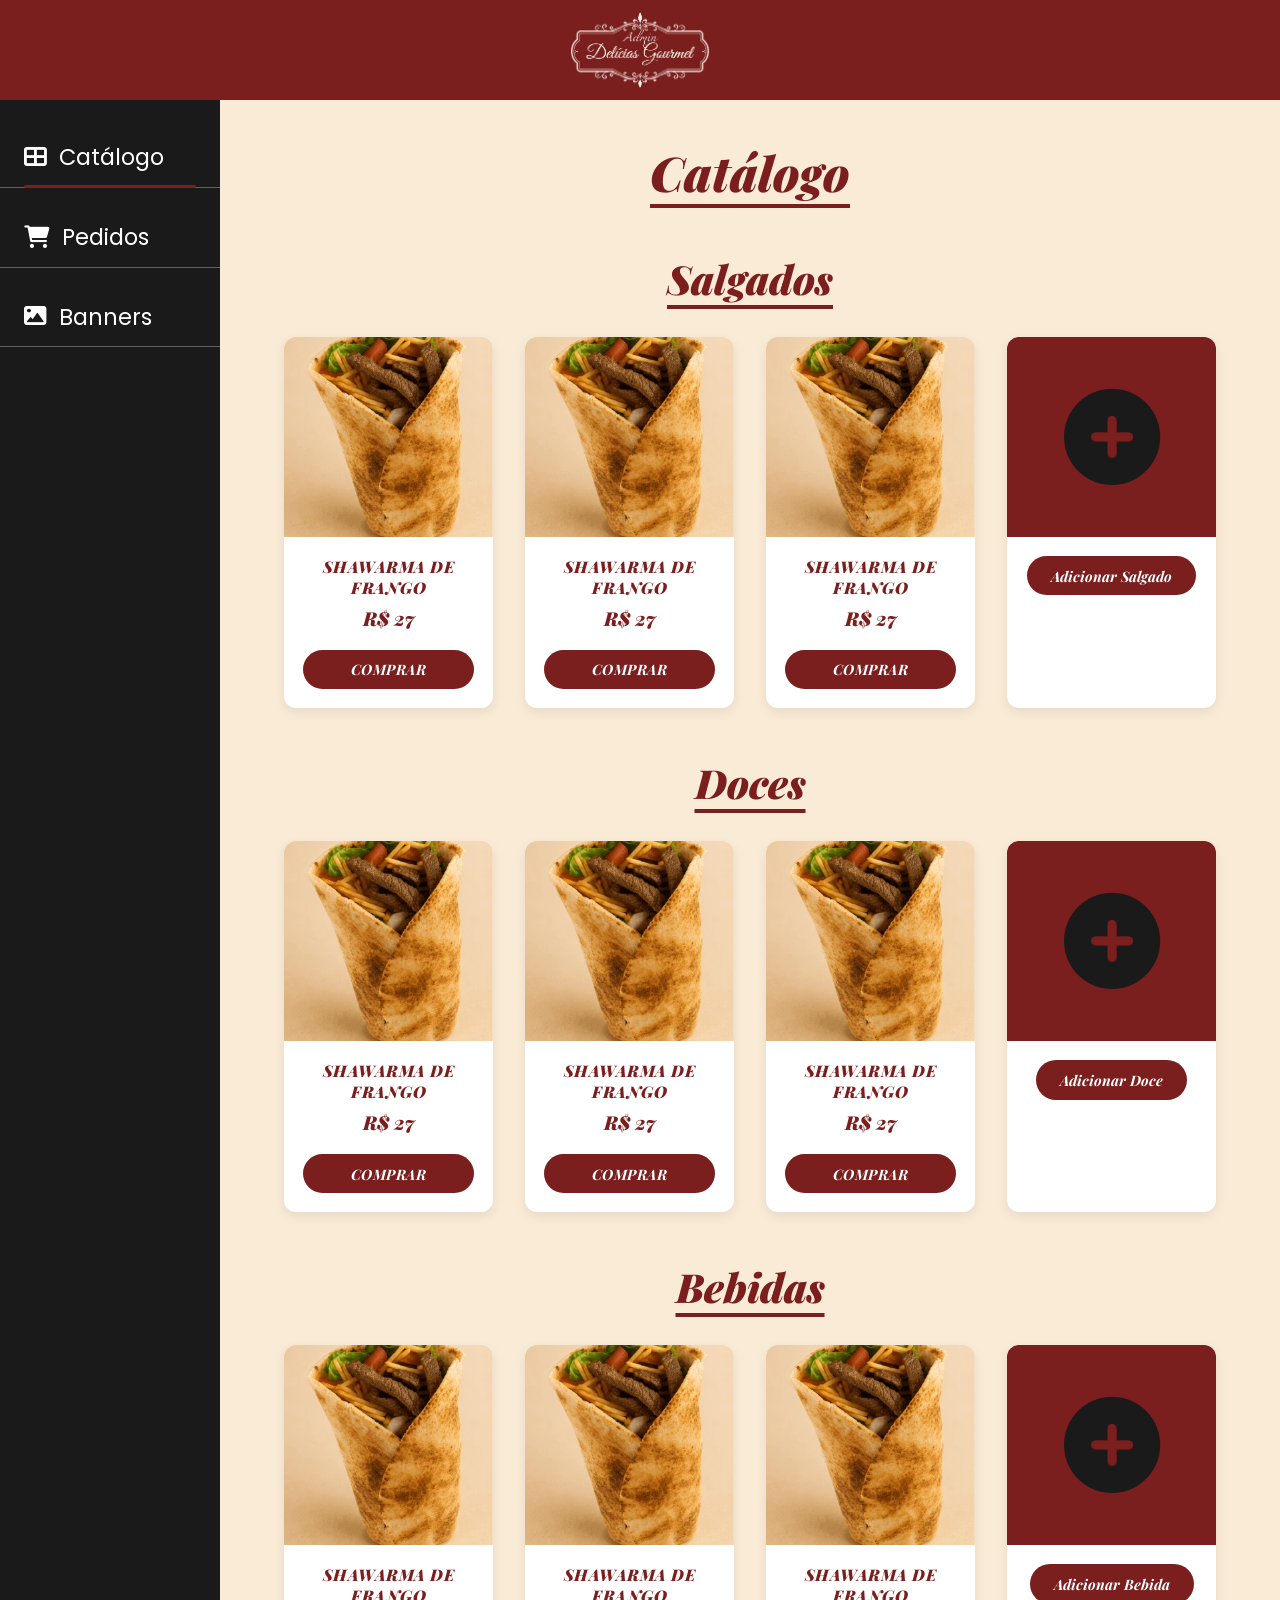
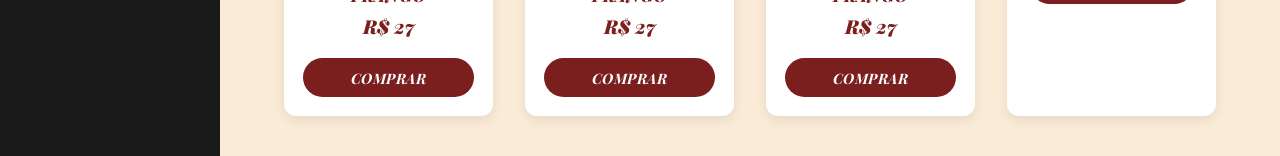
==== catalogo.html @ 2aa2604d "Add files via upload" ====
<!DOCTYPE html>
<html lang="pt-br">
<head>
    <meta charset="UTF-8">
    <meta name="viewport" content="width=device-width, initial-scale=1.0">
    <title>Catálogo | Delicias Gourmet Admin</title>
    <link rel="stylesheet" href="https://cdnjs.cloudflare.com/ajax/libs/font-awesome/6.0.0-beta3/css/all.min.css">
    <link href="https://fonts.googleapis.com/css2?family=Playfair+Display:ital,wght@0,400;0,900;1,400;1,900&family=Poppins:wght@300;400;600;700&display=swap" rel="stylesheet">
    <link rel="stylesheet" href="css/style.css">
    <link rel="stylesheet" href="css/catalogo.css">
</head>
<body>

    <!-- Header -->
    <header class="header-admin">
        <img src="img/logoadm.webp" alt="Delicias Gourmet">
    </header>

    <div class="layout-admin">
        <!-- Sidebar -->
        <aside class="sidebar">
            <a href="catalogo.html" class="ativo">
                <i class="fas fa-th-large"></i> Catálogo
            </a>
            <a href="pedidos.html">
                <i class="fas fa-shopping-cart"></i> Pedidos
            </a>
            <a href="banners.html">
                <i class="fas fa-image"></i> Banners
            </a>
        </aside>

        <!-- Conteúdo -->
        <main class="conteudo-admin">
            <h1 class="titulo-pagina">Catálogo</h1>

            <!-- SALGADOS -->
            <h2 class="categoria-titulo">Salgados</h2>
            <div class="grid-catalogo" id="gridSalgados"></div>

            <!-- DOCES -->
            <h2 class="categoria-titulo">Doces</h2>
            <div class="grid-catalogo" id="gridDoces"></div>

            <!-- BEBIDAS -->
            <h2 class="categoria-titulo">Bebidas</h2>
            <div class="grid-catalogo" id="gridBebidas"></div>
        </main>
    </div>

    <script>
        const produtos = {
            salgados: [
                { id: 1, nome: "Shawarma de Frango", preco: 27, imagem: "img/shawarma-frango.webp" },
                { id: 2, nome: "Shawarma de Frango", preco: 27, imagem: "img/shawarma-frango.webp" },
                { id: 3, nome: "Shawarma de Frango", preco: 27, imagem: "img/shawarma-frango.webp" }
            ],
            doces: [
                { id: 4, nome: "Shawarma de Frango", preco: 27, imagem: "img/shawarma-frango.webp" },
                { id: 5, nome: "Shawarma de Frango", preco: 27, imagem: "img/shawarma-frango.webp" },
                { id: 6, nome: "Shawarma de Frango", preco: 27, imagem: "img/shawarma-frango.webp" }
            ],
            bebidas: [
                { id: 7, nome: "Shawarma de Frango", preco: 27, imagem: "img/shawarma-frango.webp" },
                { id: 8, nome: "Shawarma de Frango", preco: 27, imagem: "img/shawarma-frango.webp" },
                { id: 9, nome: "Shawarma de Frango", preco: 27, imagem: "img/shawarma-frango.webp" }
            ]
        };

        function criarCard(produto) {
            return `
                <div class="card-catalogo">
                    <div class="imagem">
                        <img src="${produto.imagem}" alt="${produto.nome}" onerror="this.style.display='none'">
                    </div>
                    <div class="info">
                        <h4>${produto.nome}</h4>
                        <div class="preco">R$ ${produto.preco}</div>
                        <button class="btn-comprar" onclick="editarProduto(${produto.id})">Comprar</button>
                    </div>
                </div>
            `;
        }

        function criarCardAdicionar(categoria) {
            return `
                <div class="card-adicionar" onclick="adicionarProduto('${categoria}')">
                    <div class="imagem-add">
                        <i class="fas fa-plus-circle"></i>
                    </div>
                    <div class="info-add">
                        <button class="btn-adicionar">Adicionar ${categoria.charAt(0).toUpperCase() + categoria.slice(1)}</button>
                    </div>
                </div>
            `;
        }

        function renderizar() {
            document.getElementById('gridSalgados').innerHTML =
                produtos.salgados.map(criarCard).join('') + criarCardAdicionar('salgado');
            document.getElementById('gridDoces').innerHTML =
                produtos.doces.map(criarCard).join('') + criarCardAdicionar('doce');
            document.getElementById('gridBebidas').innerHTML =
                produtos.bebidas.map(criarCard).join('') + criarCardAdicionar('bebida');
        }

        function editarProduto(id) {
            alert('Editar produto ID: ' + id);
        }

        function adicionarProduto(categoria) {
            alert('Adicionar novo item na categoria: ' + categoria);
        }

        renderizar();
    </script>
</body>
</html>
---- css/style.css ----
/* RESET E VARIÁVEIS GLOBAIS */
* { margin: 0; padding: 0; box-sizing: border-box; }

:root {
    --vinho: #7B1E1E;
    --vinho-escuro: #5a1515;
    --creme: #FDF3E7;
    --bege: #FAEBD7;
    --rosa-claro: #E8B4B8;
    --marrom-texto: #3E2723;
    --branco: #ffffff;
    --preto-sidebar: #1a1a1a;
    --cinza-claro: #E0E0E0;
    --cinza-medio: #CCCCCC;
    --sombra: 0 4px 12px rgba(0, 0, 0, 0.08);
    --sombra-forte: 0 6px 20px rgba(0, 0, 0, 0.15);
}

body {
    font-family: 'Poppins', sans-serif;
    background-color: var(--bege);
    color: var(--marrom-texto);
    min-height: 100vh;
}

/* HEADER (comum) */
.header-admin {
    background-color: var(--vinho);
    height: 100px;
    display: flex;
    align-items: center;
    justify-content: center;
    position: relative;
    z-index: 10;
}

.header-admin img {
    height: 80px;
    width: auto;
}

/* LAYOUT PRINCIPAL (comum) */
.layout-admin {
    display: flex;
    min-height: calc(100vh - 100px);
}

/*  SIDEBAR (comum) */
.sidebar {
    background-color: var(--preto-sidebar);
    width: 220px;
    min-width: 220px;
    padding: 2rem 0;
    display: flex;
    flex-direction: column;
    gap: 1.5rem;
}

.sidebar a {
    color: var(--branco);
    text-decoration: none;
    font-family: 'Poppins', sans-serif;
    font-size: 1.4rem;
    padding: 0.5rem 1.5rem;
    display: flex;
    align-items: center;
    gap: 0.8rem;
    border-bottom: 1px solid rgba(255, 255, 255, 0.3);
    padding-bottom: 0.8rem;
    transition: 0.3s;
    position: relative;
}

.sidebar a i {
    font-size: 1.4rem;
}

.sidebar a.ativo::after {
    content: '';
    position: absolute;
    bottom: -1px;
    left: 1.5rem;
    right: 1.5rem;
    height: 3px;
    background-color: var(--vinho);
    border-radius: 2px;
}

.sidebar a:hover {
    color: var(--rosa-claro);
}

/* 
   CONTEÚDO (comum)
    */
.conteudo-admin {
    flex: 1;
    padding: 2.5rem 3rem;
    overflow-y: auto;
}

/* RESPONSIVO (comum) */
@media (max-width: 768px) {
    .layout-admin { flex-direction: column; }
    .sidebar {
        width: 100%;
        flex-direction: row;
        overflow-x: auto;
        padding: 1rem;
    }
    .sidebar a {
        font-size: 1rem;
        padding: 0.5rem 1rem;
        border-bottom: none;
    }
    .sidebar a.ativo::after { display: none; }
    .conteudo-admin { padding: 1.5rem; }
}
---- css/catalogo.css ----
/* PÁGINA: CATÁLOGO */

/* Título principal */
.titulo-pagina {
    font-family: 'Playfair Display', serif;
    font-style: italic;
    font-size: 3rem;
    font-weight: 900;
    color: var(--vinho);
    text-align: center;
    margin-bottom: 2.5rem;
    text-decoration: underline;
    text-underline-offset: 12px;
    text-decoration-thickness: 4px;
}

/* Título de cada categoria (Salgados, Doces, Bebidas) */
.categoria-titulo {
    font-family: 'Playfair Display', serif;
    font-style: italic;
    font-size: 2.5rem;
    font-weight: 900;
    color: var(--vinho);
    text-align: center;
    margin: 3rem 0 2rem;
    text-decoration: underline;
    text-underline-offset: 10px;
    text-decoration-thickness: 4px;
}

/* Grid de cards */
.grid-catalogo {
    display: grid;
    grid-template-columns: repeat(4, 1fr);
    gap: 2rem;
    padding: 0 1rem;
}

/* Card de produto */
.card-catalogo {
    background-color: var(--branco);
    border-radius: 12px;
    overflow: hidden;
    box-shadow: var(--sombra);
    display: flex;
    flex-direction: column;
    transition: 0.3s;
}

.card-catalogo:hover {
    transform: translateY(-5px);
    box-shadow: var(--sombra-forte);
}

.card-catalogo .imagem {
    width: 100%;
    height: 200px;
    background-color: var(--bege);
    display: flex;
    align-items: center;
    justify-content: center;
    overflow: hidden;
}

.card-catalogo .imagem img {
    width: 100%;
    height: 100%;
    object-fit: cover;
}

.card-catalogo .info {
    padding: 1.2rem;
    text-align: center;
    display: flex;
    flex-direction: column;
    gap: 0.4rem;
    flex: 1;
    justify-content: space-between;
}

.card-catalogo .info h4 {
    font-family: 'Playfair Display', serif;
    font-style: italic;
    font-weight: 900;
    font-size: 1rem;
    color: var(--vinho);
    text-transform: uppercase;
    letter-spacing: 0.5px;
}

.card-catalogo .info .preco {
    font-family: 'Playfair Display', serif;
    font-style: italic;
    font-weight: 900;
    font-size: 1.2rem;
    color: var(--vinho);
    margin-bottom: 0.8rem;
}

/* Botão comprar */
.btn-comprar {
    background-color: var(--vinho);
    color: var(--branco);
    border: none;
    padding: 0.6rem 1.5rem;
    border-radius: 20px;
    font-weight: 700;
    font-size: 0.9rem;
    cursor: pointer;
    font-family: 'Playfair Display', serif;
    font-style: italic;
    transition: 0.3s;
    text-transform: uppercase;
    letter-spacing: 0.5px;
}

.btn-comprar:hover {
    background-color: var(--vinho-escuro);
    transform: scale(1.05);
}

/* Card de adicionar (+) */
.card-adicionar {
    background-color: var(--branco);
    border-radius: 12px;
    overflow: hidden;
    box-shadow: var(--sombra);
    display: flex;
    flex-direction: column;
    transition: 0.3s;
    cursor: pointer;
}

.card-adicionar:hover {
    transform: translateY(-5px);
    box-shadow: var(--sombra-forte);
}

.card-adicionar .imagem-add {
    width: 100%;
    height: 200px;
    background-color: var(--vinho);
    display: flex;
    align-items: center;
    justify-content: center;
}

.card-adicionar .imagem-add i {
    font-size: 6rem;
    color: var(--preto-sidebar);
}

.card-adicionar .info-add {
    padding: 1.2rem;
    text-align: center;
}

.btn-adicionar {
    background-color: var(--vinho);
    color: var(--branco);
    border: none;
    padding: 0.6rem 1.5rem;
    border-radius: 20px;
    font-weight: 700;
    font-size: 0.9rem;
    cursor: pointer;
    font-family: 'Playfair Display', serif;
    font-style: italic;
    transition: 0.3s;
}

.btn-adicionar:hover {
    background-color: var(--vinho-escuro);
}

/* RESPONSIVO */
@media (max-width: 1200px) {
    .grid-catalogo { grid-template-columns: repeat(3, 1fr); }
}

@media (max-width: 768px) {
    .grid-catalogo { grid-template-columns: repeat(2, 1fr); }
    .titulo-pagina { font-size: 2rem; }
    .categoria-titulo { font-size: 1.8rem; }
}

@media (max-width: 480px) {
    .grid-catalogo { grid-template-columns: 1fr; }
}
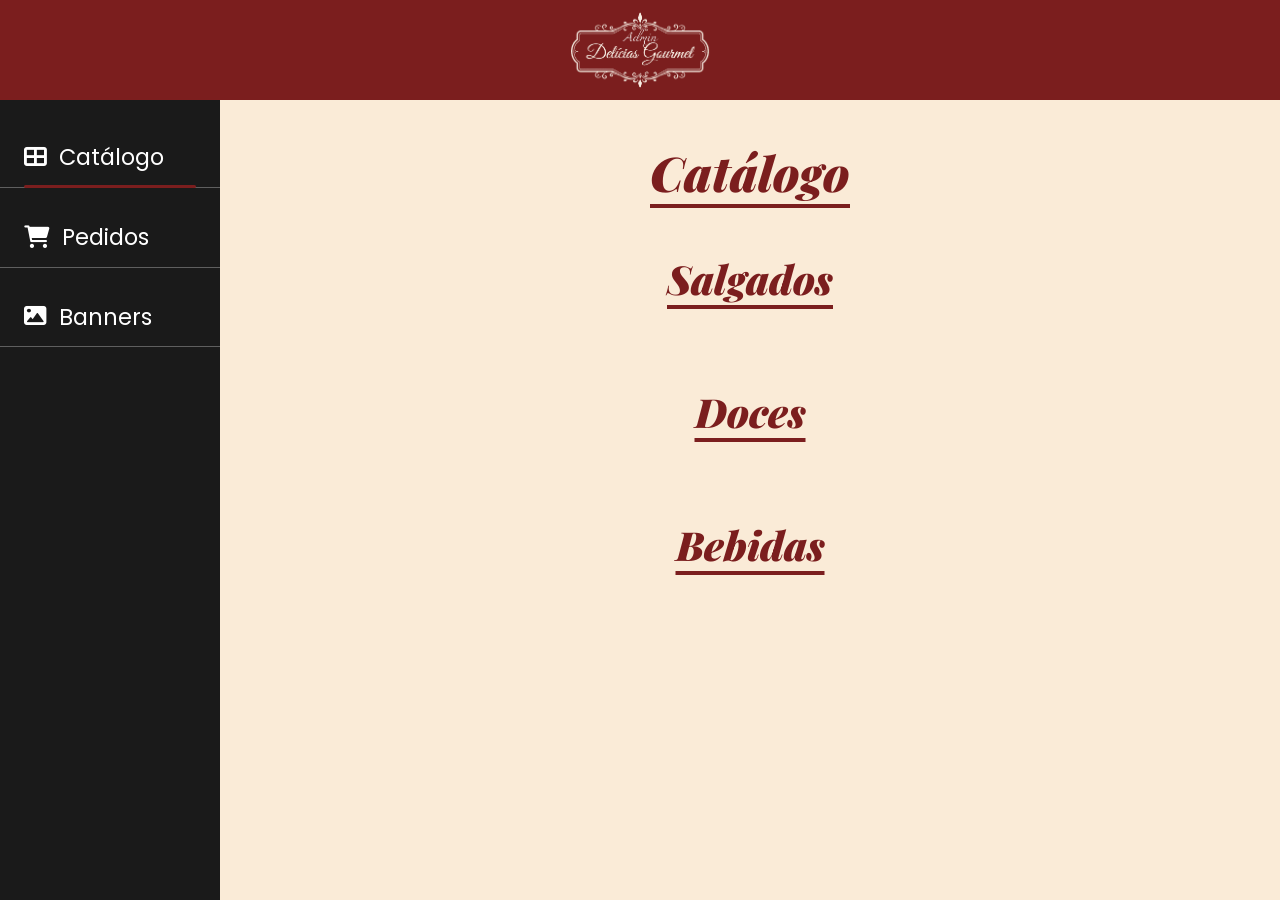
==== commit fa05edbb: "Conecta a tela de Catálogo ao backend (dados reais, sem mock) - Removida a lista fixa de produtos qu" ====
--- a/catalogo.html
+++ b/catalogo.html
@@ -48,35 +48,68 @@
         </main>
     </div>
 
+    <!-- Modal de cadastro/edição de produto -->
+    <div class="modal-overlay" id="modalOverlay">
+        <div class="modal-produto">
+            <h3 id="modalTitulo">Novo Produto</h3>
+            <form id="formProduto">
+                <input type="hidden" id="produtoId">
+                <input type="hidden" id="produtoCategoria">
+
+                <label for="produtoNome">Nome</label>
+                <input type="text" id="produtoNome" maxlength="120" required>
+
+                <label for="produtoIngredientes">Ingredientes</label>
+                <textarea id="produtoIngredientes" maxlength="500" rows="3"></textarea>
+
+                <label for="produtoValor">Preço (R$)</label>
+                <input type="number" id="produtoValor" min="0" step="0.01" required>
+
+                <label for="produtoImagem">Imagem</label>
+                <input type="file" id="produtoImagem" accept="image/png,image/jpeg,image/webp">
+
+                <p class="modal-erro" id="modalErro"></p>
+
+                <div class="modal-acoes">
+                    <button type="button" class="btn-excluir" id="btnExcluirProduto" style="display:none">Excluir</button>
+                    <div class="modal-acoes-direita">
+                        <button type="button" class="btn-cancelar" id="btnCancelarModal">Cancelar</button>
+                        <button type="submit" class="btn-salvar">Salvar</button>
+                    </div>
+                </div>
+            </form>
+        </div>
+    </div>
+
     <script>
-        const produtos = {
-            salgados: [
-                { id: 1, nome: "Shawarma de Frango", preco: 27, imagem: "img/shawarma-frango.webp" },
-                { id: 2, nome: "Shawarma de Frango", preco: 27, imagem: "img/shawarma-frango.webp" },
-                { id: 3, nome: "Shawarma de Frango", preco: 27, imagem: "img/shawarma-frango.webp" }
-            ],
-            doces: [
-                { id: 4, nome: "Shawarma de Frango", preco: 27, imagem: "img/shawarma-frango.webp" },
-                { id: 5, nome: "Shawarma de Frango", preco: 27, imagem: "img/shawarma-frango.webp" },
-                { id: 6, nome: "Shawarma de Frango", preco: 27, imagem: "img/shawarma-frango.webp" }
-            ],
-            bebidas: [
-                { id: 7, nome: "Shawarma de Frango", preco: 27, imagem: "img/shawarma-frango.webp" },
-                { id: 8, nome: "Shawarma de Frango", preco: 27, imagem: "img/shawarma-frango.webp" },
-                { id: 9, nome: "Shawarma de Frango", preco: 27, imagem: "img/shawarma-frango.webp" }
-            ]
+        const API_BASE = 'http://localhost:8080';
+
+        const grids = {
+            SALGADO: document.getElementById('gridSalgados'),
+            DOCE: document.getElementById('gridDoces'),
+            BEBIDA: document.getElementById('gridBebidas')
         };
 
+        const rotulosCategoria = { SALGADO: 'Salgado', DOCE: 'Doce', BEBIDA: 'Bebida' };
+
+        let produtosCache = [];
+
+        function urlImagem(imagem) {
+            if (!imagem) return '';
+            return imagem.startsWith('http') ? imagem : API_BASE + imagem;
+        }
+
         function criarCard(produto) {
+            const imagemHtml = produto.imagem
+                ? `<img src="${urlImagem(produto.imagem)}" alt="${produto.nome}" onerror="this.style.display='none'">`
+                : '';
             return `
                 <div class="card-catalogo">
-                    <div class="imagem">
-                        <img src="${produto.imagem}" alt="${produto.nome}" onerror="this.style.display='none'">
-                    </div>
+                    <div class="imagem">${imagemHtml}</div>
                     <div class="info">
                         <h4>${produto.nome}</h4>
-                        <div class="preco">R$ ${produto.preco}</div>
-                        <button class="btn-comprar" onclick="editarProduto(${produto.id})">Comprar</button>
+                        <div class="preco">R$ ${Number(produto.valor).toFixed(2).replace('.', ',')}</div>
+                        <button class="btn-comprar" onclick="abrirEdicao(${produto.id})">Editar</button>
                     </div>
                 </div>
             `;
@@ -84,35 +117,161 @@
 
         function criarCardAdicionar(categoria) {
             return `
-                <div class="card-adicionar" onclick="adicionarProduto('${categoria}')">
+                <div class="card-adicionar" onclick="abrirCadastro('${categoria}')">
                     <div class="imagem-add">
                         <i class="fas fa-plus-circle"></i>
                     </div>
                     <div class="info-add">
-                        <button class="btn-adicionar">Adicionar ${categoria.charAt(0).toUpperCase() + categoria.slice(1)}</button>
+                        <button class="btn-adicionar">Adicionar ${rotulosCategoria[categoria]}</button>
                     </div>
                 </div>
             `;
         }
 
         function renderizar() {
-            document.getElementById('gridSalgados').innerHTML =
-                produtos.salgados.map(criarCard).join('') + criarCardAdicionar('salgado');
-            document.getElementById('gridDoces').innerHTML =
-                produtos.doces.map(criarCard).join('') + criarCardAdicionar('doce');
-            document.getElementById('gridBebidas').innerHTML =
-                produtos.bebidas.map(criarCard).join('') + criarCardAdicionar('bebida');
-        }
-
-        function editarProduto(id) {
-            alert('Editar produto ID: ' + id);
-        }
-
-        function adicionarProduto(categoria) {
-            alert('Adicionar novo item na categoria: ' + categoria);
-        }
-
-        renderizar();
+            Object.keys(grids).forEach(categoria => {
+                const itens = produtosCache.filter(p => p.categoria === categoria);
+                grids[categoria].innerHTML = itens.map(criarCard).join('') + criarCardAdicionar(categoria);
+            });
+        }
+
+        async function carregarProdutos() {
+            try {
+                const resposta = await fetch(`${API_BASE}/produtos?tamanho=100&direcao=ASC`);
+                if (!resposta.ok) throw new Error('Falha ao carregar produtos');
+                const pagina = await resposta.json();
+                produtosCache = pagina.content || [];
+                renderizar();
+            } catch (erro) {
+                console.error(erro);
+                alert('Não foi possível carregar o catálogo. Verifique se o backend está em execução.');
+            }
+        }
+
+        /* ============================================
+           MODAL DE CADASTRO/EDIÇÃO
+           ============================================ */
+        const modalOverlay = document.getElementById('modalOverlay');
+        const modalTitulo = document.getElementById('modalTitulo');
+        const formProduto = document.getElementById('formProduto');
+        const campoId = document.getElementById('produtoId');
+        const campoCategoria = document.getElementById('produtoCategoria');
+        const campoNome = document.getElementById('produtoNome');
+        const campoIngredientes = document.getElementById('produtoIngredientes');
+        const campoValor = document.getElementById('produtoValor');
+        const campoImagem = document.getElementById('produtoImagem');
+        const modalErro = document.getElementById('modalErro');
+        const btnExcluirProduto = document.getElementById('btnExcluirProduto');
+        const btnCancelarModal = document.getElementById('btnCancelarModal');
+
+        function abrirModal(titulo) {
+            modalErro.textContent = '';
+            modalTitulo.textContent = titulo;
+            modalOverlay.classList.add('ativo');
+        }
+
+        function fecharModal() {
+            modalOverlay.classList.remove('ativo');
+            formProduto.reset();
+            campoId.value = '';
+        }
+
+        function abrirCadastro(categoria) {
+            formProduto.reset();
+            campoId.value = '';
+            campoCategoria.value = categoria;
+            btnExcluirProduto.style.display = 'none';
+            abrirModal(`Novo Produto (${rotulosCategoria[categoria]})`);
+        }
+
+        function abrirEdicao(id) {
+            const produto = produtosCache.find(p => p.id === id);
+            if (!produto) return;
+            campoId.value = produto.id;
+            campoCategoria.value = produto.categoria;
+            campoNome.value = produto.nome;
+            campoIngredientes.value = produto.ingredientes || '';
+            campoValor.value = produto.valor;
+            campoImagem.value = '';
+            btnExcluirProduto.style.display = 'inline-block';
+            abrirModal(`Editar Produto (${rotulosCategoria[produto.categoria]})`);
+        }
+
+        async function enviarImagemSeNecessario(id) {
+            const arquivo = campoImagem.files[0];
+            if (!arquivo) return;
+            const formData = new FormData();
+            formData.append('arquivo', arquivo);
+            const resposta = await fetch(`${API_BASE}/produtos/${id}/imagem`, {
+                method: 'PATCH',
+                body: formData
+            });
+            if (!resposta.ok) throw new Error('Falha ao enviar a imagem');
+        }
+
+        formProduto.addEventListener('submit', async (evento) => {
+            evento.preventDefault();
+            modalErro.textContent = '';
+
+            const corpo = {
+                nome: campoNome.value.trim(),
+                ingredientes: campoIngredientes.value.trim() || null,
+                categoria: campoCategoria.value,
+                valor: Number(campoValor.value)
+            };
+
+            try {
+                const id = campoId.value;
+                let resposta;
+                if (id) {
+                    resposta = await fetch(`${API_BASE}/produtos/${id}`, {
+                        method: 'PUT',
+                        headers: { 'Content-Type': 'application/json' },
+                        body: JSON.stringify(corpo)
+                    });
+                } else {
+                    resposta = await fetch(`${API_BASE}/produtos`, {
+                        method: 'POST',
+                        headers: { 'Content-Type': 'application/json' },
+                        body: JSON.stringify(corpo)
+                    });
+                }
+
+                if (!resposta.ok) throw new Error('Falha ao salvar o produto');
+                const produtoSalvo = await resposta.json();
+
+                await enviarImagemSeNecessario(produtoSalvo.id);
+
+                fecharModal();
+                await carregarProdutos();
+            } catch (erro) {
+                console.error(erro);
+                modalErro.textContent = 'Erro ao salvar o produto. Verifique os dados e tente novamente.';
+            }
+        });
+
+        btnExcluirProduto.addEventListener('click', async () => {
+            const id = campoId.value;
+            if (!id) return;
+            if (!confirm('Tem certeza que deseja excluir este produto?')) return;
+
+            try {
+                const resposta = await fetch(`${API_BASE}/produtos/${id}`, { method: 'DELETE' });
+                if (!resposta.ok) throw new Error('Falha ao excluir o produto');
+                fecharModal();
+                await carregarProdutos();
+            } catch (erro) {
+                console.error(erro);
+                modalErro.textContent = 'Erro ao excluir o produto.';
+            }
+        });
+
+        btnCancelarModal.addEventListener('click', fecharModal);
+        modalOverlay.addEventListener('click', (evento) => {
+            if (evento.target === modalOverlay) fecharModal();
+        });
+
+        carregarProdutos();
     </script>
 </body>
 </html>
--- a/css/catalogo.css
+++ b/css/catalogo.css
@@ -173,6 +173,108 @@
     background-color: var(--vinho-escuro);
 }
 
+/* Modal de cadastro/edição */
+.modal-overlay {
+    display: none;
+    position: fixed;
+    inset: 0;
+    background: rgba(0, 0, 0, 0.5);
+    z-index: 100;
+    align-items: center;
+    justify-content: center;
+}
+
+.modal-overlay.ativo {
+    display: flex;
+}
+
+.modal-produto {
+    background: var(--branco);
+    border-radius: 12px;
+    padding: 2rem;
+    width: 90%;
+    max-width: 420px;
+    box-shadow: var(--sombra-forte);
+}
+
+.modal-produto h3 {
+    font-family: 'Playfair Display', serif;
+    font-style: italic;
+    color: var(--vinho);
+    margin-bottom: 1.2rem;
+    text-align: center;
+}
+
+.modal-produto label {
+    display: block;
+    font-weight: 600;
+    font-size: 0.85rem;
+    margin: 0.8rem 0 0.3rem;
+    color: var(--marrom-texto);
+}
+
+.modal-produto input,
+.modal-produto textarea {
+    width: 100%;
+    padding: 0.6rem 0.8rem;
+    border: 1px solid var(--cinza-medio);
+    border-radius: 8px;
+    font-family: 'Poppins', sans-serif;
+    font-size: 0.9rem;
+}
+
+.modal-erro {
+    color: var(--vinho);
+    font-size: 0.85rem;
+    margin-top: 0.6rem;
+    min-height: 1.1rem;
+}
+
+.modal-acoes {
+    display: flex;
+    justify-content: space-between;
+    align-items: center;
+    margin-top: 1.5rem;
+}
+
+.modal-acoes-direita {
+    display: flex;
+    gap: 0.6rem;
+}
+
+.btn-cancelar,
+.btn-salvar,
+.btn-excluir {
+    border: none;
+    padding: 0.6rem 1.2rem;
+    border-radius: 20px;
+    font-weight: 700;
+    font-size: 0.85rem;
+    cursor: pointer;
+    transition: 0.3s;
+}
+
+.btn-cancelar {
+    background: var(--cinza-claro);
+    color: var(--marrom-texto);
+}
+
+.btn-salvar {
+    background: var(--vinho);
+    color: var(--branco);
+}
+
+.btn-salvar:hover {
+    background: var(--vinho-escuro);
+}
+
+.btn-excluir {
+    background: transparent;
+    color: var(--vinho);
+    text-decoration: underline;
+    padding: 0.6rem 0;
+}
+
 /* RESPONSIVO */
 @media (max-width: 1200px) {
     .grid-catalogo { grid-template-columns: repeat(3, 1fr); }
